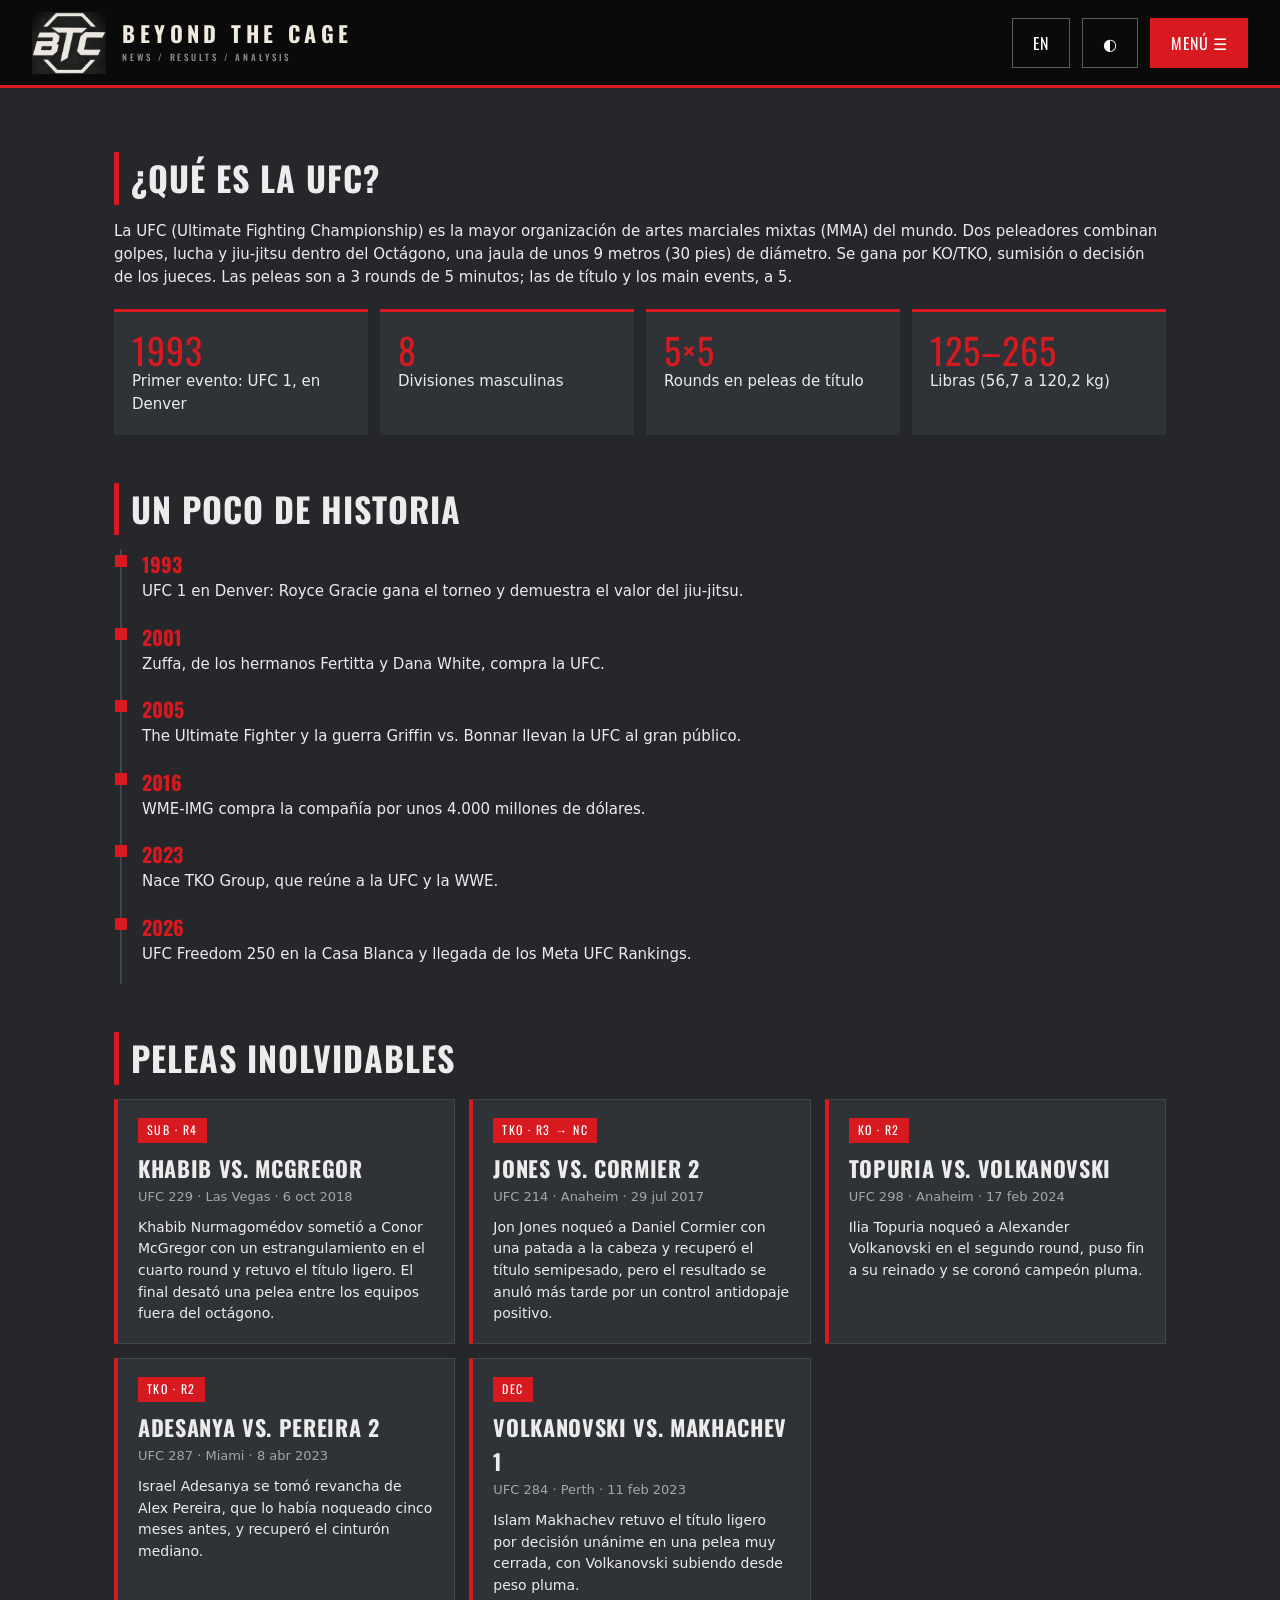
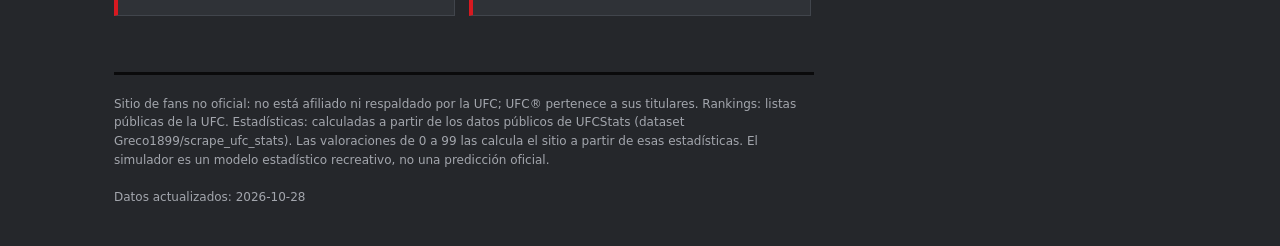
==== index.html @ 4116a2f3 "Add files via upload" ====
<!DOCTYPE html><html lang="es" data-theme="dark"><head><meta charset="utf-8"><meta name="viewport" content="width=device-width, initial-scale=1, viewport-fit=cover"><title>Beyond the Cage</title>
<link href="https://fonts.googleapis.com/css2?family=Oswald:wght@500;700&display=swap" rel="stylesheet">
<link rel="stylesheet" href="css/styles.css"></head><body>
<header class="nav"><div class="brand sp" id="lg"><img src="assets/logo.png" alt="Beyond the Cage"><span>Beyond the Cage<small>News / Results / Analysis</small></span></div><button class="b" id="lb"></button><button class="b" id="tb" aria-label="Tema">◐</button>
<div class="mn"><button class="b r" id="mb"></button><div class="mp" id="mp"></div></div></header>
<main>
<section class="view on" id="v-0">
<h2 data-i="wT"></h2><p data-i="wP"></p><div class="st" id="st"></div><h2 data-i="hT"></h2><div class="tl" id="tl"></div><h2 data-i="fT"></h2><div class="fg" id="fg"></div></section>
<section class="view" id="v-1"><h2 data-i="n2"></h2><p class="mu" data-i="dD"></p><div class="tabs" id="tabs"></div><div class="grid" id="list"></div></section>
<section class="view" id="v-2"><h2 data-i="sT"></h2><p class="mu" data-i="sD"></p><div class="sel"><select id="sd"></select><select id="sa"></select><select id="sb"></select></div><div class="cmp" id="cmp"></div></section>
<footer><span data-i="foot"></span><br><br><span id="upd"></span></footer>
</main>
<dialog id="dlg"></dialog>
<script src="js/i18n.js"></script>
<script src="js/model.js"></script>
<script src="js/images.js"></script>
<script src="js/app.js"></script></body></html>
---- css/styles.css ----
:root{--bg:#fff;--fg:#0d1b35;--mu:#5a6a86;--cd:#f1f5fc;--ln:#d6dff0;--ac:#1d4fd7;--nb:#0f3a8f;--nl:#3b7bff;--k:#b9cbef;color-scheme:light;box-sizing:border-box;padding-top:env(safe-area-inset-top,0px);padding-bottom:env(safe-area-inset-bottom,0px)}
@media(prefers-color-scheme:dark){:root:not([data-theme=light]){--bg:#25272b;--fg:#ececec;--mu:#a3a6ad;--cd:#2f3237;--ln:#41454c;--ac:#d71920;--nb:#0a0a0b;--nl:#d71920;--k:#0a0a0b;color-scheme:dark}}
:root[data-theme=dark]{--bg:#25272b;--fg:#ececec;--mu:#a3a6ad;--cd:#2f3237;--ln:#41454c;--ac:#d71920;--nb:#0a0a0b;--nl:#d71920;--k:#0a0a0b;color-scheme:dark}
*{box-sizing:border-box}html{scroll-padding-top:calc(env(safe-area-inset-top,0px) + 100px)}
body{margin:0;background:var(--bg);color:var(--fg);font:15px/1.55 Inter,system-ui,-apple-system,"Segoe UI",sans-serif}
body::before{content:"";position:fixed;inset:0 0 auto;height:env(safe-area-inset-top,0px);background:var(--nb);z-index:40}
h2,h3,.b,.tab,.rk,.n,.fr{font-family:Oswald,"Arial Narrow",Impact,sans-serif;text-transform:uppercase;letter-spacing:.03em}
.nav{position:sticky;top:env(safe-area-inset-top,0px);z-index:30;display:flex;align-items:center;gap:12px;height:88px;padding:0 32px;background:var(--nb);border-bottom:3px solid var(--nl);color:#fff}
.brand{display:flex;align-items:center;gap:16px;cursor:pointer}.brand img{height:62px;width:auto;display:block}.brand span{font:700 22px Oswald,sans-serif;letter-spacing:.2em;text-transform:uppercase;color:#efeadd;line-height:1.1}.brand small{display:block;font:500 9px Oswald,sans-serif;letter-spacing:.32em;color:#efeadd99;margin-top:4px}
.sp{margin-right:auto}
.b{border:1px solid var(--ln);background:none;color:var(--fg);padding:8px 16px;cursor:pointer;font-size:14px}.b:hover{border-color:var(--ac);color:var(--ac)}
.nav .b{color:#fff;border-color:#ffffff55;padding:12px 20px;font-size:16px}.nav .b:hover{border-color:#fff;color:#fff;background:#ffffff1a}.nav .b.r{background:var(--nl);border-color:var(--nl)}.nav .b.r:hover{filter:brightness(1.15)}
.mn{position:relative}.mp{display:none;position:absolute;right:0;top:calc(100% + 14px);min-width:240px;background:var(--bg);border:1px solid var(--ln);border-top:3px solid var(--nl);box-shadow:0 12px 30px #0006}.mp.on{display:block}
.mp button{display:block;width:100%;text-align:left;background:none;border:0;border-bottom:1px solid var(--ln);color:var(--fg);padding:16px 20px;font:500 17px Oswald,sans-serif;text-transform:uppercase;letter-spacing:.06em;cursor:pointer}.mp button:hover,.mp .cur{color:var(--ac)}
main{max-width:1100px;margin:0 auto;padding:0 24px}.view{display:none;padding-top:16px}.view.on{display:block}
h2{font-size:clamp(24px,4vw,34px);margin:48px 0 14px;border-left:5px solid var(--ac);padding-left:12px}
.st{display:grid;grid-template-columns:repeat(auto-fit,minmax(200px,1fr));gap:12px;margin-top:20px}.st div{background:var(--cd);border-top:3px solid var(--ac);padding:18px}.n{font-size:36px;color:var(--ac);display:block;line-height:1.1}
.tl{border-left:2px solid var(--ln);margin-left:6px}.tl div{padding:0 0 18px 20px;position:relative}.tl div::before{content:"";position:absolute;left:-7px;top:6px;width:12px;height:12px;background:var(--ac)}.tl b{font:700 20px Oswald,sans-serif;color:var(--ac)}
.fg{display:grid;grid-template-columns:repeat(auto-fit,minmax(300px,1fr));gap:14px}.fc{background:var(--cd);border:1px solid var(--ln);border-left:4px solid var(--ac);padding:18px 20px}.fc h3{margin:8px 0 2px;font-size:22px}.fc p{margin:10px 0 0;font-size:14px}.fr{display:inline-block;background:var(--ac);color:#fff;font-size:12px;letter-spacing:.12em;padding:3px 9px}
.tabs{display:flex;gap:6px;overflow-x:auto;padding:4px 0 8px}.tab{border:0;border-bottom:3px solid transparent;background:none;color:var(--mu);padding:8px 12px;cursor:pointer;white-space:nowrap;font-size:15px}.tab.on{color:var(--fg);border-color:var(--ac)}
.grid{display:grid;grid-template-columns:repeat(auto-fill,minmax(190px,1fr));gap:12px;margin-top:10px}
.f{background:var(--cd);border:1px solid var(--ln);border-bottom:3px solid var(--k);padding:0 0 12px;cursor:pointer;text-align:left;color:inherit;font:inherit}.f:hover,.f.c{border-bottom-color:var(--ac)}
.f svg,.f img{display:block;width:100%;aspect-ratio:1;object-fit:cover}.f .t{padding:8px 12px 0}.f h3{margin:0;font-size:17px;line-height:1.15}.rk{font-size:12px;color:var(--ac);font-weight:700}.mu{color:var(--mu);font-size:13px}
.bar{height:6px;background:var(--ln);overflow:hidden}.bar i{display:block;height:100%;background:var(--ac)}.bar.rt{direction:rtl}
dialog{border:1px solid var(--ln);border-top:4px solid var(--ac);background:var(--cd);color:var(--fg);width:min(440px,92vw);padding:0}dialog::backdrop{background:#000a}.dd{padding:20px}.dd svg,.dd img{width:100%;max-height:260px;object-fit:cover;display:block}
.row{display:flex;justify-content:space-between;font-size:13px;margin-top:12px}
.sel{display:grid;grid-template-columns:repeat(3,1fr);gap:10px;margin:14px 0}select{width:100%;padding:11px;border:1px solid var(--ln);background:var(--cd);color:var(--fg);font:inherit}
.cmp{display:grid;grid-template-columns:1fr 280px;gap:20px;background:var(--cd);padding:24px;border-top:3px solid var(--ac)}
.vs{display:grid;grid-template-columns:1fr 40px 1fr;align-items:center;text-align:center;margin-bottom:18px}.vs i{font:700 22px Oswald,sans-serif;color:var(--ac)}.vs svg,.vs img{width:100%;max-width:150px;aspect-ratio:1;object-fit:cover;border-radius:50%}.vs h3{margin:8px 0 0;font-size:20px}
.sr{display:grid;grid-template-columns:1fr 130px 1fr;gap:10px;align-items:center;margin:10px 0;font-size:12px;text-align:center;color:var(--mu)}.sr>div{display:flex;align-items:center;gap:8px}.sr>div:first-child{flex-direction:row-reverse}.sr>div .bar{flex:1}.sr b{font:700 16px Oswald,sans-serif;color:var(--fg);min-width:24px}.sr .w b{color:var(--ac)}
.cr{text-align:center;border-left:1px solid var(--ln);padding-left:20px}.cr svg{width:100%;max-width:230px}.lg{display:grid;gap:4px;font-size:13px;margin-top:8px;text-align:left}.lg i{display:inline-block;width:10px;height:10px;margin-right:6px}
footer{color:var(--mu);font-size:12px;padding:20px 0 40px;margin-top:56px;border-top:3px solid var(--k);max-width:700px}
@media(max-width:760px){.cmp{grid-template-columns:1fr}.cr{border:0;padding:0}.sel{grid-template-columns:1fr}.sr{grid-template-columns:1fr 84px 1fr}.nav{height:70px;padding:0 14px;gap:8px}.nav .b{padding:9px 12px;font-size:14px}.brand img{height:46px}.brand span{font-size:15px;letter-spacing:.14em}.brand small{display:none}main{padding:0 16px}.fg{grid-template-columns:1fr}}
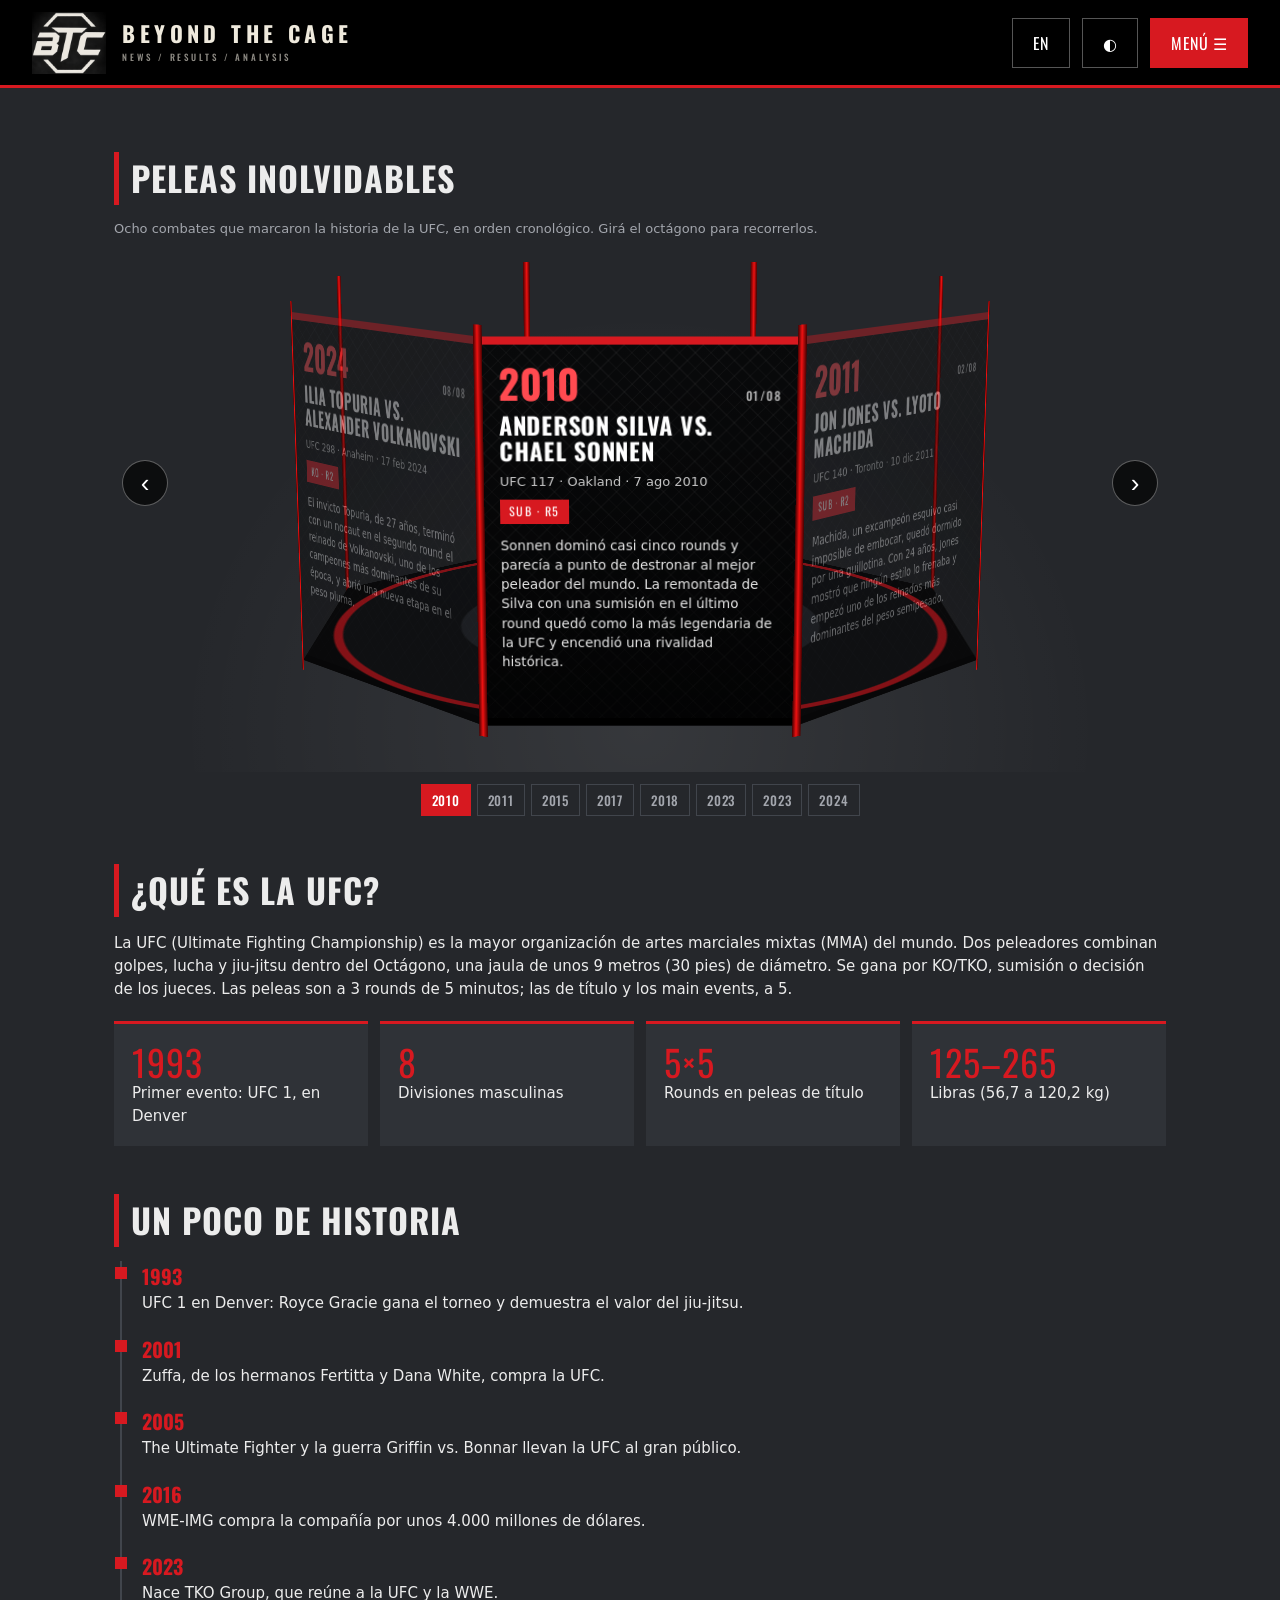
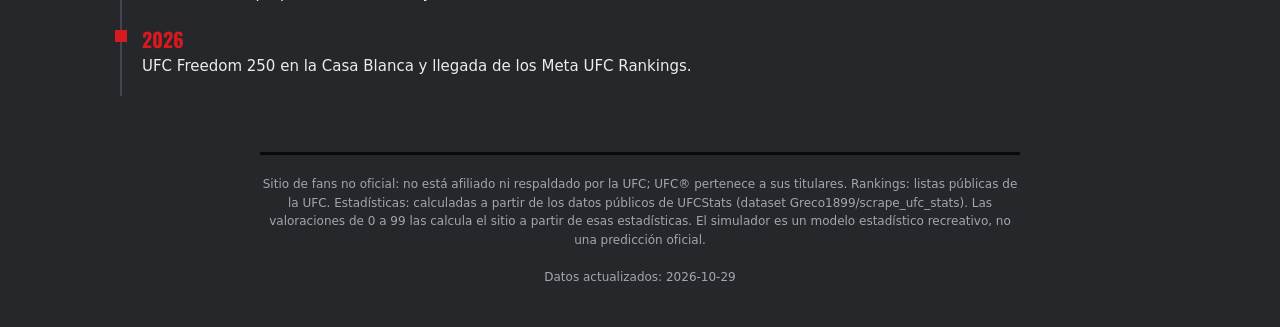
==== commit f7ee1fcf: "Add files via upload" ====
--- a/index.html
+++ b/index.html
@@ -4,8 +4,10 @@
 <header class="nav"><div class="brand sp" id="lg"><img src="assets/logo.png" alt="Beyond the Cage"><span>Beyond the Cage<small>News / Results / Analysis</small></span></div><button class="b" id="lb"></button><button class="b" id="tb" aria-label="Tema">◐</button>
 <div class="mn"><button class="b r" id="mb"></button><div class="mp" id="mp"></div></div></header>
 <main>
-<section class="view on" id="v-0">
-<h2 data-i="wT"></h2><p data-i="wP"></p><div class="st" id="st"></div><h2 data-i="hT"></h2><div class="tl" id="tl"></div><h2 data-i="fT"></h2><div class="fg" id="fg"></div></section>
+<section class="view on" id="v-0"><h2 data-i="fT"></h2><p class="mu" data-i="fD"></p>
+<div class="oct" id="oct" tabindex="0" aria-roledescription="carousel"><div class="scene"><div class="stage" id="stage"></div></div><button class="oc prev" id="prev" aria-label="Anterior">‹</button><button class="oc next" id="next" aria-label="Siguiente">›</button></div>
+<div class="dots" id="dots"></div>
+<h2 data-i="wT"></h2><p data-i="wP"></p><div class="st" id="st"></div><h2 data-i="hT"></h2><div class="tl" id="tl"></div></section>
 <section class="view" id="v-1"><h2 data-i="n2"></h2><p class="mu" data-i="dD"></p><div class="tabs" id="tabs"></div><div class="grid" id="list"></div></section>
 <section class="view" id="v-2"><h2 data-i="sT"></h2><p class="mu" data-i="sD"></p><div class="sel"><select id="sd"></select><select id="sa"></select><select id="sb"></select></div><div class="cmp" id="cmp"></div></section>
 <footer><span data-i="foot"></span><br><br><span id="upd"></span></footer>
--- a/css/styles.css
+++ b/css/styles.css
@@ -1,6 +1,6 @@
-:root{--bg:#fff;--fg:#0d1b35;--mu:#5a6a86;--cd:#f1f5fc;--ln:#d6dff0;--ac:#1d4fd7;--nb:#0f3a8f;--nl:#3b7bff;--k:#b9cbef;color-scheme:light;box-sizing:border-box;padding-top:env(safe-area-inset-top,0px);padding-bottom:env(safe-area-inset-bottom,0px)}
-@media(prefers-color-scheme:dark){:root:not([data-theme=light]){--bg:#25272b;--fg:#ececec;--mu:#a3a6ad;--cd:#2f3237;--ln:#41454c;--ac:#d71920;--nb:#0a0a0b;--nl:#d71920;--k:#0a0a0b;color-scheme:dark}}
-:root[data-theme=dark]{--bg:#25272b;--fg:#ececec;--mu:#a3a6ad;--cd:#2f3237;--ln:#41454c;--ac:#d71920;--nb:#0a0a0b;--nl:#d71920;--k:#0a0a0b;color-scheme:dark}
+:root{--bg:#fff;--fg:#0d1b35;--mu:#5a6a86;--cd:#f1f5fc;--ln:#d6dff0;--ac:#1d4fd7;--nb:#000;--nl:#3b7bff;--k:#b9cbef;color-scheme:light;box-sizing:border-box;padding-top:env(safe-area-inset-top,0px);padding-bottom:env(safe-area-inset-bottom,0px)}
+@media(prefers-color-scheme:dark){:root:not([data-theme=light]){--bg:#25272b;--fg:#ececec;--mu:#a3a6ad;--cd:#2f3237;--ln:#41454c;--ac:#d71920;--nb:#000;--nl:#d71920;--k:#0a0a0b;color-scheme:dark}}
+:root[data-theme=dark]{--bg:#25272b;--fg:#ececec;--mu:#a3a6ad;--cd:#2f3237;--ln:#41454c;--ac:#d71920;--nb:#000;--nl:#d71920;--k:#0a0a0b;color-scheme:dark}
 *{box-sizing:border-box}html{scroll-padding-top:calc(env(safe-area-inset-top,0px) + 100px)}
 body{margin:0;background:var(--bg);color:var(--fg);font:15px/1.55 Inter,system-ui,-apple-system,"Segoe UI",sans-serif}
 body::before{content:"";position:fixed;inset:0 0 auto;height:env(safe-area-inset-top,0px);background:var(--nb);z-index:40}
@@ -16,7 +16,22 @@
 h2{font-size:clamp(24px,4vw,34px);margin:48px 0 14px;border-left:5px solid var(--ac);padding-left:12px}
 .st{display:grid;grid-template-columns:repeat(auto-fit,minmax(200px,1fr));gap:12px;margin-top:20px}.st div{background:var(--cd);border-top:3px solid var(--ac);padding:18px}.n{font-size:36px;color:var(--ac);display:block;line-height:1.1}
 .tl{border-left:2px solid var(--ln);margin-left:6px}.tl div{padding:0 0 18px 20px;position:relative}.tl div::before{content:"";position:absolute;left:-7px;top:6px;width:12px;height:12px;background:var(--ac)}.tl b{font:700 20px Oswald,sans-serif;color:var(--ac)}
-.fg{display:grid;grid-template-columns:repeat(auto-fit,minmax(300px,1fr));gap:14px}.fc{background:var(--cd);border:1px solid var(--ln);border-left:4px solid var(--ac);padding:18px 20px}.fc h3{margin:8px 0 2px;font-size:22px}.fc p{margin:10px 0 0;font-size:14px}.fr{display:inline-block;background:var(--ac);color:#fff;font-size:12px;letter-spacing:.12em;padding:3px 9px}
+.oct{--h:400px;position:relative;height:calc(var(--h) + 120px);margin-top:10px;overflow:hidden;background:radial-gradient(ellipse at 50% 92%,#ffffff14,transparent 62%);touch-action:pan-y;user-select:none;-webkit-user-select:none;cursor:grab;outline:0}
+.oct.drag .stage{transition:none}
+.scene{--w:clamp(230px,62vw,320px);--ap:calc(var(--w)*1.2071);--R:calc(var(--w)*1.3066);position:absolute;inset:0;perspective:1800px;perspective-origin:50% 35%;display:flex;justify-content:center;align-items:flex-start;padding-top:16px}
+.stage{position:relative;width:var(--w);height:var(--h);transform-style:preserve-3d;transform:translateZ(calc(var(--ap)*-1)) rotateX(-10deg) rotateY(var(--ry,0deg));transition:transform .9s cubic-bezier(.3,.7,.2,1)}
+.face{position:absolute;inset:0;transform:rotateY(calc(var(--i)*45deg)) translateZ(var(--ap));backface-visibility:hidden;color:#fff;opacity:.4;transition:opacity .7s;border-top:8px solid var(--ac);border-bottom:8px solid #000;background:linear-gradient(#0009,#000d),repeating-linear-gradient(45deg,transparent 0 10px,#ffffff1c 10px 11px),repeating-linear-gradient(-45deg,transparent 0 10px,#ffffff1c 10px 11px),#15171a}
+.face.act{opacity:1}
+.post{position:absolute;left:calc(50% - 5px);top:-12px;width:10px;height:calc(100% + 24px);background:linear-gradient(90deg,#400,#e11 45%,#400);transform:rotateY(calc(var(--j)*45deg + 22.5deg)) translateZ(var(--R))}
+.floor{position:absolute;left:50%;top:100%;width:calc(var(--ap)*2);height:calc(var(--ap)*2);margin:calc(var(--ap)*-1) 0 0 calc(var(--ap)*-1);transform:rotateX(90deg);clip-path:polygon(29.29% 0,70.71% 0,100% 29.29%,100% 70.71%,70.71% 100%,29.29% 100%,0 70.71%,0 29.29%);background:radial-gradient(circle,#2b2e34 0 40%,#15171a 40.5% 66%,#d71920 66.5% 68%,#0b0b0c 68.5%);display:grid;place-items:center}
+.floor img{width:46%;opacity:.85}
+.fcard{height:100%;padding:18px 20px 16px;display:flex;flex-direction:column;gap:8px;overflow:hidden}
+.fy{display:flex;justify-content:space-between;align-items:baseline}.fy b{font:700 40px/1 Oswald,sans-serif;color:#ff4a50}.fy span{font:500 12px Oswald,sans-serif;letter-spacing:.12em;opacity:.7}
+.fcard h3{margin:0;font-size:24px;line-height:1.1}.fcard .mu{color:#c9c9c9}.fcard p{margin:4px 0 0;font-size:13.5px;line-height:1.5;color:#e8e8e8}
+.fr{display:inline-block;align-self:flex-start;background:#d71920;color:#fff;font-size:12px;letter-spacing:.12em;padding:3px 9px}
+.oc{position:absolute;top:40%;z-index:5;width:46px;height:46px;border-radius:50%;border:1px solid #ffffff55;background:#000a;color:#fff;font-size:26px;line-height:1;cursor:pointer}.oc:hover{background:#d71920}.oc.prev{left:8px}.oc.next{right:8px}
+.dots{display:flex;gap:6px;justify-content:center;flex-wrap:wrap;margin-top:12px}.dot{border:1px solid var(--ln);background:none;color:var(--mu);padding:5px 10px;cursor:pointer;font:500 13px Oswald,sans-serif;letter-spacing:.06em}.dot.on{background:var(--ac);border-color:var(--ac);color:#fff}
+.pl{font:700 12px Oswald,sans-serif;font-style:normal;display:inline-block;min-width:24px;text-align:center;padding:2px 5px;margin:0 2px;color:#fff;background:#666}.pl.W{background:#1f9d55}.pl.L{background:#c8102e}
 .tabs{display:flex;gap:6px;overflow-x:auto;padding:4px 0 8px}.tab{border:0;border-bottom:3px solid transparent;background:none;color:var(--mu);padding:8px 12px;cursor:pointer;white-space:nowrap;font-size:15px}.tab.on{color:var(--fg);border-color:var(--ac)}
 .grid{display:grid;grid-template-columns:repeat(auto-fill,minmax(190px,1fr));gap:12px;margin-top:10px}
 .f{background:var(--cd);border:1px solid var(--ln);border-bottom:3px solid var(--k);padding:0 0 12px;cursor:pointer;text-align:left;color:inherit;font:inherit}.f:hover,.f.c{border-bottom-color:var(--ac)}
@@ -29,5 +44,5 @@
 .vs{display:grid;grid-template-columns:1fr 40px 1fr;align-items:center;text-align:center;margin-bottom:18px}.vs i{font:700 22px Oswald,sans-serif;color:var(--ac)}.vs svg,.vs img{width:100%;max-width:150px;aspect-ratio:1;object-fit:cover;border-radius:50%}.vs h3{margin:8px 0 0;font-size:20px}
 .sr{display:grid;grid-template-columns:1fr 130px 1fr;gap:10px;align-items:center;margin:10px 0;font-size:12px;text-align:center;color:var(--mu)}.sr>div{display:flex;align-items:center;gap:8px}.sr>div:first-child{flex-direction:row-reverse}.sr>div .bar{flex:1}.sr b{font:700 16px Oswald,sans-serif;color:var(--fg);min-width:24px}.sr .w b{color:var(--ac)}
 .cr{text-align:center;border-left:1px solid var(--ln);padding-left:20px}.cr svg{width:100%;max-width:230px}.lg{display:grid;gap:4px;font-size:13px;margin-top:8px;text-align:left}.lg i{display:inline-block;width:10px;height:10px;margin-right:6px}
-footer{color:var(--mu);font-size:12px;padding:20px 0 40px;margin-top:56px;border-top:3px solid var(--k);max-width:700px}
-@media(max-width:760px){.cmp{grid-template-columns:1fr}.cr{border:0;padding:0}.sel{grid-template-columns:1fr}.sr{grid-template-columns:1fr 84px 1fr}.nav{height:70px;padding:0 14px;gap:8px}.nav .b{padding:9px 12px;font-size:14px}.brand img{height:46px}.brand span{font-size:15px;letter-spacing:.14em}.brand small{display:none}main{padding:0 16px}.fg{grid-template-columns:1fr}}
+footer{color:var(--mu);font-size:12px;padding:20px 0 40px;margin:56px auto 0;border-top:3px solid var(--k);max-width:760px;text-align:center}
+@media(max-width:760px){.oct{--h:450px}.oc{top:34%}.fcard p{font-size:12.5px}.cmp{grid-template-columns:1fr}.cr{border:0;padding:0}.sel{grid-template-columns:1fr}.sr{grid-template-columns:1fr 84px 1fr}.nav{height:70px;padding:0 14px;gap:8px}.nav .b{padding:9px 12px;font-size:14px}.brand img{height:46px}.brand span{font-size:15px;letter-spacing:.14em}.brand small{display:none}main{padding:0 16px}}
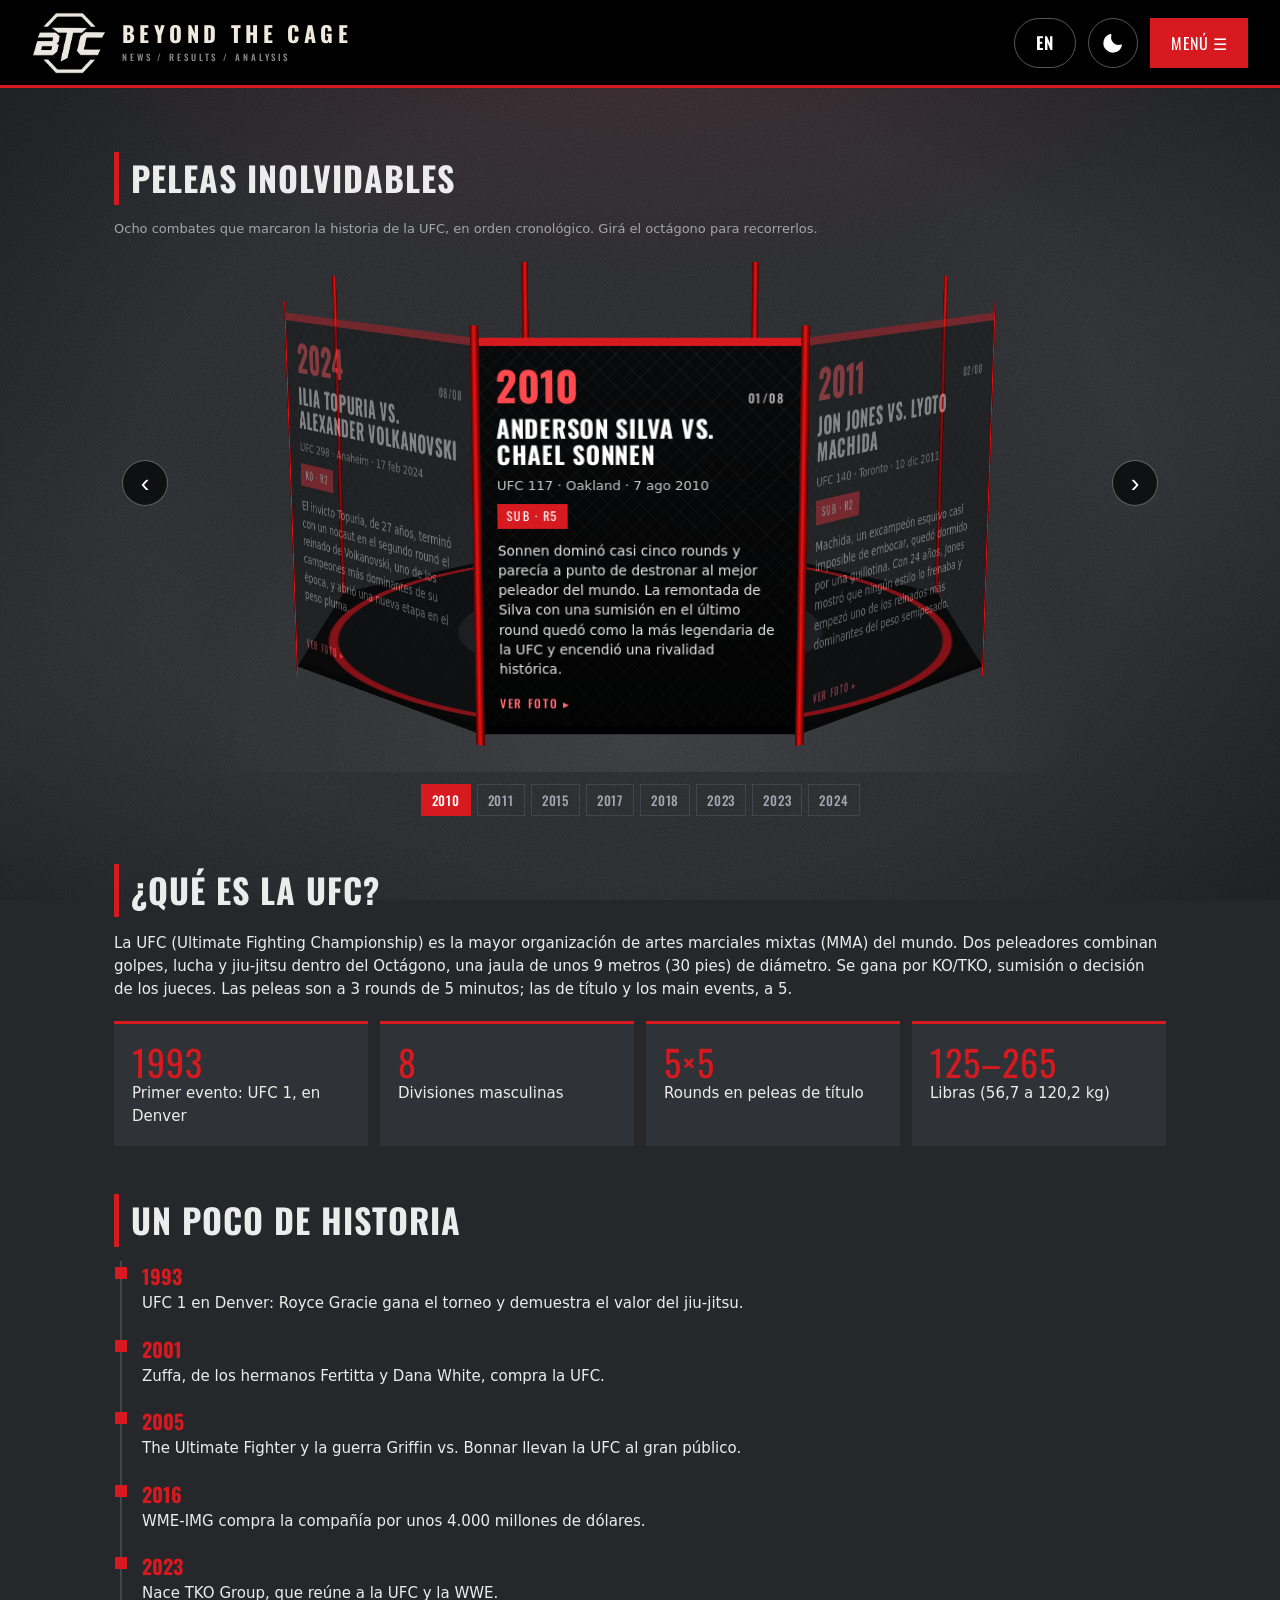
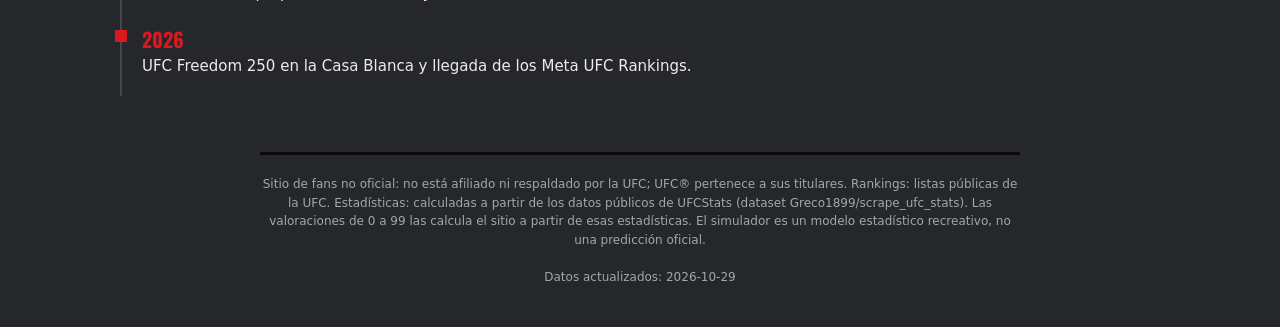
==== commit 8630afb3: "Add files via upload" ====
--- a/index.html
+++ b/index.html
@@ -1,11 +1,15 @@
 <!DOCTYPE html><html lang="es" data-theme="dark"><head><meta charset="utf-8"><meta name="viewport" content="width=device-width, initial-scale=1, viewport-fit=cover"><title>Beyond the Cage</title>
+<link rel="icon" href="assets/favicon.ico" sizes="any">
+<link rel="icon" type="image/png" sizes="32x32" href="assets/favicon-32.png">
+<link rel="apple-touch-icon" href="assets/apple-touch-icon.png">
+<meta name="theme-color" content="#000000">
 <link href="https://fonts.googleapis.com/css2?family=Oswald:wght@500;700&display=swap" rel="stylesheet">
 <link rel="stylesheet" href="css/styles.css"></head><body>
-<header class="nav"><div class="brand sp" id="lg"><img src="assets/logo.png" alt="Beyond the Cage"><span>Beyond the Cage<small>News / Results / Analysis</small></span></div><button class="b" id="lb"></button><button class="b" id="tb" aria-label="Tema">◐</button>
+<header class="nav"><div class="brand sp" id="lg"><img src="assets/logo.png" alt="Beyond the Cage"><span>Beyond the Cage<small>News / Results / Analysis</small></span></div><button class="b nbtn" id="lb" aria-label="Idioma / Language"><span class="flip"><b class="l-a">EN</b><b class="l-b">ES</b></span></button><button class="b nbtn" id="tb" aria-label="Tema / Theme"><svg class="ti" viewBox="0 0 24 24" aria-hidden="true"><g class="sun"><circle cx="12" cy="12" r="4.2"/><path d="M12 2v3M12 19v3M2 12h3M19 12h3M4.9 4.9l2.1 2.1M17 17l2.1 2.1M19.1 4.9 17 7M7 17l-2.1 2.1"/></g><path class="moon" d="M20 14.5A8.5 8.5 0 0 1 9.5 4a8.5 8.5 0 1 0 10.5 10.5z"/></svg></button>
 <div class="mn"><button class="b r" id="mb"></button><div class="mp" id="mp"></div></div></header>
 <main>
 <section class="view on" id="v-0"><h2 data-i="fT"></h2><p class="mu" data-i="fD"></p>
-<div class="oct" id="oct" tabindex="0" aria-roledescription="carousel"><div class="scene"><div class="stage" id="stage"></div></div><button class="oc prev" id="prev" aria-label="Anterior">‹</button><button class="oc next" id="next" aria-label="Siguiente">›</button></div>
+<div class="oct" id="oct" tabindex="0" aria-roledescription="carousel"><div class="scene"><div class="stage" id="stage"></div></div><button class="oc prev" id="prev" aria-label="Anterior">‹</button><button class="oc next" id="next" aria-label="Siguiente">›</button><div class="fcap" id="fcap"></div><button class="ocx" id="ocx" aria-label="Cerrar">×</button></div>
 <div class="dots" id="dots"></div>
 <h2 data-i="wT"></h2><p data-i="wP"></p><div class="st" id="st"></div><h2 data-i="hT"></h2><div class="tl" id="tl"></div></section>
 <section class="view" id="v-1"><h2 data-i="n2"></h2><p class="mu" data-i="dD"></p><div class="tabs" id="tabs"></div><div class="grid" id="list"></div></section>
--- a/css/styles.css
+++ b/css/styles.css
@@ -18,13 +18,13 @@
 .tl{border-left:2px solid var(--ln);margin-left:6px}.tl div{padding:0 0 18px 20px;position:relative}.tl div::before{content:"";position:absolute;left:-7px;top:6px;width:12px;height:12px;background:var(--ac)}.tl b{font:700 20px Oswald,sans-serif;color:var(--ac)}
 .oct{--h:400px;position:relative;height:calc(var(--h) + 120px);margin-top:10px;overflow:hidden;background:radial-gradient(ellipse at 50% 92%,#ffffff14,transparent 62%);touch-action:pan-y;user-select:none;-webkit-user-select:none;cursor:grab;outline:0}
 .oct.drag .stage{transition:none}
-.scene{--w:clamp(230px,62vw,320px);--ap:calc(var(--w)*1.2071);--R:calc(var(--w)*1.3066);position:absolute;inset:0;perspective:1800px;perspective-origin:50% 35%;display:flex;justify-content:center;align-items:flex-start;padding-top:16px}
-.stage{position:relative;width:var(--w);height:var(--h);transform-style:preserve-3d;transform:translateZ(calc(var(--ap)*-1)) rotateX(-10deg) rotateY(var(--ry,0deg));transition:transform .9s cubic-bezier(.3,.7,.2,1)}
+.scene{--w:clamp(230px,62vw,320px);--ap:calc(var(--w)*1.2071);--R:calc(var(--w)*1.3066);position:absolute;inset:0;perspective:1800px;perspective-origin:50% var(--po,35%);transition:perspective-origin 1.1s;display:flex;justify-content:center;align-items:flex-start;padding-top:16px}
+.stage{position:relative;width:var(--w);height:var(--h);transform-style:preserve-3d;transform-origin:50% 100%;transform:translateY(var(--ty,0px)) scale(var(--sc,1)) translateZ(calc(var(--ap)*-1)) rotateX(var(--rx,-10deg)) rotateY(var(--ry,0deg));transition:transform 1.1s cubic-bezier(.3,.7,.2,1)}
 .face{position:absolute;inset:0;transform:rotateY(calc(var(--i)*45deg)) translateZ(var(--ap));backface-visibility:hidden;color:#fff;opacity:.4;transition:opacity .7s;border-top:8px solid var(--ac);border-bottom:8px solid #000;background:linear-gradient(#0009,#000d),repeating-linear-gradient(45deg,transparent 0 10px,#ffffff1c 10px 11px),repeating-linear-gradient(-45deg,transparent 0 10px,#ffffff1c 10px 11px),#15171a}
 .face.act{opacity:1}
-.post{position:absolute;left:calc(50% - 5px);top:-12px;width:10px;height:calc(100% + 24px);background:linear-gradient(90deg,#400,#e11 45%,#400);transform:rotateY(calc(var(--j)*45deg + 22.5deg)) translateZ(var(--R))}
+.post{position:absolute;left:calc(50% - 5px);top:-12px;width:10px;height:calc(100% + 24px);background:linear-gradient(90deg,var(--pa,#400),var(--pb,#e11) 45%,var(--pa,#400));transform:rotateY(calc(var(--j)*45deg + 22.5deg)) translateZ(var(--R))}
 .floor{position:absolute;left:50%;top:100%;width:calc(var(--ap)*2);height:calc(var(--ap)*2);margin:calc(var(--ap)*-1) 0 0 calc(var(--ap)*-1);transform:rotateX(90deg);clip-path:polygon(29.29% 0,70.71% 0,100% 29.29%,100% 70.71%,70.71% 100%,29.29% 100%,0 70.71%,0 29.29%);background:radial-gradient(circle,#2b2e34 0 40%,#15171a 40.5% 66%,#d71920 66.5% 68%,#0b0b0c 68.5%);display:grid;place-items:center}
-.floor img{width:46%;opacity:.85}
+.floor .logo{width:46%;opacity:.85;transition:opacity .6s}
 .fcard{height:100%;padding:18px 20px 16px;display:flex;flex-direction:column;gap:8px;overflow:hidden}
 .fy{display:flex;justify-content:space-between;align-items:baseline}.fy b{font:700 40px/1 Oswald,sans-serif;color:#ff4a50}.fy span{font:500 12px Oswald,sans-serif;letter-spacing:.12em;opacity:.7}
 .fcard h3{margin:0;font-size:24px;line-height:1.1}.fcard .mu{color:#c9c9c9}.fcard p{margin:4px 0 0;font-size:13.5px;line-height:1.5;color:#e8e8e8}
@@ -46,3 +46,58 @@
 .cr{text-align:center;border-left:1px solid var(--ln);padding-left:20px}.cr svg{width:100%;max-width:230px}.lg{display:grid;gap:4px;font-size:13px;margin-top:8px;text-align:left}.lg i{display:inline-block;width:10px;height:10px;margin-right:6px}
 footer{color:var(--mu);font-size:12px;padding:20px 0 40px;margin:56px auto 0;border-top:3px solid var(--k);max-width:760px;text-align:center}
 @media(max-width:760px){.oct{--h:450px}.oc{top:34%}.fcard p{font-size:12.5px}.cmp{grid-template-columns:1fr}.cr{border:0;padding:0}.sel{grid-template-columns:1fr}.sr{grid-template-columns:1fr 84px 1fr}.nav{height:70px;padding:0 14px;gap:8px}.nav .b{padding:9px 12px;font-size:14px}.brand img{height:46px}.brand span{font-size:15px;letter-spacing:.14em}.brand small{display:none}main{padding:0 16px}}
+
+/* Fondo con profundidad: luces suaves, viñeta y grano muy leve */
+:root{--g1:rgba(29,79,215,.10);--g2:rgba(29,79,215,.06);--vg:rgba(15,40,100,.10);--noise:url("data:image/svg+xml,%3Csvg%20xmlns%3D%27http%3A%2F%2Fwww.w3.org%2F2000%2Fsvg%27%20width%3D%27180%27%20height%3D%27180%27%3E%3Cfilter%20id%3D%27n%27%3E%3CfeTurbulence%20type%3D%27fractalNoise%27%20baseFrequency%3D%27.85%27%20numOctaves%3D%272%27%20stitchTiles%3D%27stitch%27%2F%3E%3CfeColorMatrix%20values%3D%270%200%200%200%200%200%200%200%200%200%200%200%200%200%200%200%200%200%200.06%200%27%2F%3E%3C%2Ffilter%3E%3Crect%20width%3D%27100%25%27%20height%3D%27100%25%27%20filter%3D%27url%28%23n%29%27%2F%3E%3C%2Fsvg%3E")}
+@media(prefers-color-scheme:dark){:root:not([data-theme=light]){--g1:rgba(215,25,32,.13);--g2:rgba(255,255,255,.045);--vg:rgba(0,0,0,.40);--noise:url("data:image/svg+xml,%3Csvg%20xmlns%3D%27http%3A%2F%2Fwww.w3.org%2F2000%2Fsvg%27%20width%3D%27180%27%20height%3D%27180%27%3E%3Cfilter%20id%3D%27n%27%3E%3CfeTurbulence%20type%3D%27fractalNoise%27%20baseFrequency%3D%27.85%27%20numOctaves%3D%272%27%20stitchTiles%3D%27stitch%27%2F%3E%3CfeColorMatrix%20values%3D%270%200%200%200%201%200%200%200%200%201%200%200%200%200%201%200%200%200%200.09%200%27%2F%3E%3C%2Ffilter%3E%3Crect%20width%3D%27100%25%27%20height%3D%27100%25%27%20filter%3D%27url%28%23n%29%27%2F%3E%3C%2Fsvg%3E")}}
+:root[data-theme=dark]{--g1:rgba(215,25,32,.13);--g2:rgba(255,255,255,.045);--vg:rgba(0,0,0,.40);--noise:url("data:image/svg+xml,%3Csvg%20xmlns%3D%27http%3A%2F%2Fwww.w3.org%2F2000%2Fsvg%27%20width%3D%27180%27%20height%3D%27180%27%3E%3Cfilter%20id%3D%27n%27%3E%3CfeTurbulence%20type%3D%27fractalNoise%27%20baseFrequency%3D%27.85%27%20numOctaves%3D%272%27%20stitchTiles%3D%27stitch%27%2F%3E%3CfeColorMatrix%20values%3D%270%200%200%200%201%200%200%200%200%201%200%200%200%200%201%200%200%200%200.09%200%27%2F%3E%3C%2Ffilter%3E%3Crect%20width%3D%27100%25%27%20height%3D%27100%25%27%20filter%3D%27url%28%23n%29%27%2F%3E%3C%2Fsvg%3E")}
+body::after{content:"";position:fixed;inset:0;z-index:-1;pointer-events:none;background:radial-gradient(900px 520px at 50% -8%,var(--g1),transparent 70%),radial-gradient(700px 480px at 106% 38%,var(--g2),transparent 70%),radial-gradient(700px 480px at -8% 80%,var(--g2),transparent 70%),radial-gradient(ellipse at 50% 55%,transparent 55%,var(--vg) 100%),var(--noise)}
+/* Octágono: vista desde arriba con la foto en la lona */
+.oct.down{--rx:-90deg;--ty:calc(var(--h)*-.5 + 44px);--sc:.74;--po:50%;cursor:pointer}
+.oct.down .stage{--ry:0deg!important}
+.oct.down .floor .logo{opacity:0}
+.face{cursor:pointer}
+.photo{position:absolute;inset:0;opacity:0;transition:opacity .9s .5s;background:#111}.oct.down .photo{opacity:1}
+.photo{overflow:hidden}.photo .bg{position:absolute;inset:-8%;background-size:cover;background-position:center;filter:blur(16px) brightness(.55)}
+.photo img{position:relative;width:100%;height:100%;object-fit:contain;display:block}
+.photo::after{content:"";position:absolute;inset:0;pointer-events:none;background:radial-gradient(circle,transparent 58%,#000b)}
+.poster{width:100%;height:100%;display:flex;flex-direction:column;align-items:center;justify-content:center;gap:10px;text-align:center;color:#fff;background:radial-gradient(circle,#7a0f13,#190405 70%)}
+.poster b{font:700 clamp(54px,9vw,96px)/1 Oswald,sans-serif;color:#ff4a50}.poster span{font:700 clamp(18px,2.6vw,28px) Oswald,sans-serif;text-transform:uppercase;padding:0 16%}.poster small{opacity:.7}
+.fcap{position:absolute;left:0;right:0;bottom:0;z-index:4;display:flex;flex-direction:column;gap:2px;align-items:center;padding:30px 16px 10px;background:linear-gradient(transparent,#000d);color:#fff;text-align:center;opacity:0;pointer-events:none;transition:opacity .6s .7s}
+.oct.down .fcap{opacity:1;pointer-events:auto}.fcap b{font:700 20px Oswald,sans-serif;text-transform:uppercase;letter-spacing:.04em}.fcap span,.fcap small{font-size:12px;opacity:.85}.fcap a{color:#fff}
+.ocx{position:absolute;top:10px;right:10px;z-index:6;display:none;width:42px;height:42px;border-radius:50%;border:1px solid #ffffff66;background:#000a;color:#fff;font-size:26px;line-height:1;cursor:pointer}.oct.down .ocx{display:block}
+.fhint{margin-top:auto;font:500 12px Oswald,sans-serif;letter-spacing:.14em;text-transform:uppercase;color:#ff6a6f}
+
+/* Postes del octágono: azules en modo claro, rojos en modo oscuro */
+:root{--pa:#0a2a73;--pb:#2f6bff}
+@media(prefers-color-scheme:dark){:root:not([data-theme=light]){--pa:#400;--pb:#e11}}
+:root[data-theme=dark]{--pa:#400;--pb:#e11}
+
+/* Acento del octágono: rojo en modo oscuro, azul en modo claro (letras de las caras, etiqueta, anillo de la lona, afiche) */
+:root{--ft:#5b8dff;--fh:#8fb2ff;--fc:#2f6bff;--rg:#2f6bff;--pg1:#0b2a6b;--pg2:#030a1e}
+@media(prefers-color-scheme:dark){:root:not([data-theme=light]){--ft:#ff4a50;--fh:#ff6a6f;--fc:#d71920;--rg:#d71920;--pg1:#7a0f13;--pg2:#190405}}
+:root[data-theme=dark]{--ft:#ff4a50;--fh:#ff6a6f;--fc:#d71920;--rg:#d71920;--pg1:#7a0f13;--pg2:#190405}
+.fy b,.poster b{color:var(--ft)}.fhint{color:var(--fh)}.fr{background:var(--fc)}.oc:hover{background:var(--fc)}
+.poster{background:radial-gradient(circle,var(--pg1),var(--pg2) 70%)}
+.floor{background:radial-gradient(circle,#2b2e34 0 40%,#15171a 40.5% 66%,var(--rg) 66.5% 68%,#0b0b0c 68.5%)}
+/* Botones de idioma y tema: brillo que sigue al mouse, giro del ícono y volteo de la etiqueta */
+.nbtn{position:relative;overflow:hidden;width:50px;height:50px;padding:0;display:inline-grid;place-items:center;border-radius:50%;transition:transform .25s cubic-bezier(.3,1.6,.4,1),box-shadow .25s,border-color .25s}
+.nav .nbtn{padding:0}.ti{display:block}
+#lb{width:62px;border-radius:26px;perspective:240px}
+.nbtn::after{content:"";position:absolute;inset:0;pointer-events:none;background:radial-gradient(circle 46px at var(--mx,50%) var(--my,50%),#ffffff55,transparent 70%);opacity:0;transition:opacity .3s}
+.nbtn:hover{transform:translateY(-3px) scale(1.06);box-shadow:0 8px 22px -6px var(--nl)}.nbtn:hover::after{opacity:1}
+.nbtn:active{transform:scale(.88);transition-duration:.08s}
+.flip{display:grid;place-items:center;width:100%;height:100%;transform-style:preserve-3d;transition:transform .65s cubic-bezier(.3,1.5,.4,1)}
+.flip b{grid-area:1/1;backface-visibility:hidden;font:600 17px Oswald,sans-serif;letter-spacing:.08em}
+.flip .l-b{transform:rotateX(180deg)}#lb.alt .flip{transform:rotateX(180deg)}
+.ti{width:24px;height:24px;fill:none;stroke:currentColor;stroke-width:1.9;stroke-linecap:round;stroke-linejoin:round;transition:transform .6s cubic-bezier(.3,1.5,.4,1)}
+.ti .sun,.ti .moon{transform-origin:12px 12px;transition:transform .7s cubic-bezier(.3,1.5,.4,1),opacity .35s}
+.ti .moon{fill:currentColor}
+:root[data-theme=dark] .ti .sun{transform:rotate(-120deg) scale(.2);opacity:0}
+:root[data-theme=light] .ti .moon{transform:rotate(120deg) scale(.2);opacity:0}
+#tb:hover .ti{transform:rotate(28deg) scale(1.1)}
+/* Cambio de tema: el nuevo se "revela" en círculo desde el botón (navegadores con View Transitions) */
+::view-transition-old(root),::view-transition-new(root){animation:none;mix-blend-mode:normal}
+::view-transition-new(root){animation:reveal .75s cubic-bezier(.4,0,.2,1) both}
+@keyframes reveal{from{clip-path:circle(0 at var(--tx,50%) var(--ty,50%))}to{clip-path:circle(150vmax at var(--tx,50%) var(--ty,50%))}}
+@media(prefers-reduced-motion:reduce){.nbtn,.flip,.ti,.ti *{transition:none!important}::view-transition-new(root){animation:none}}
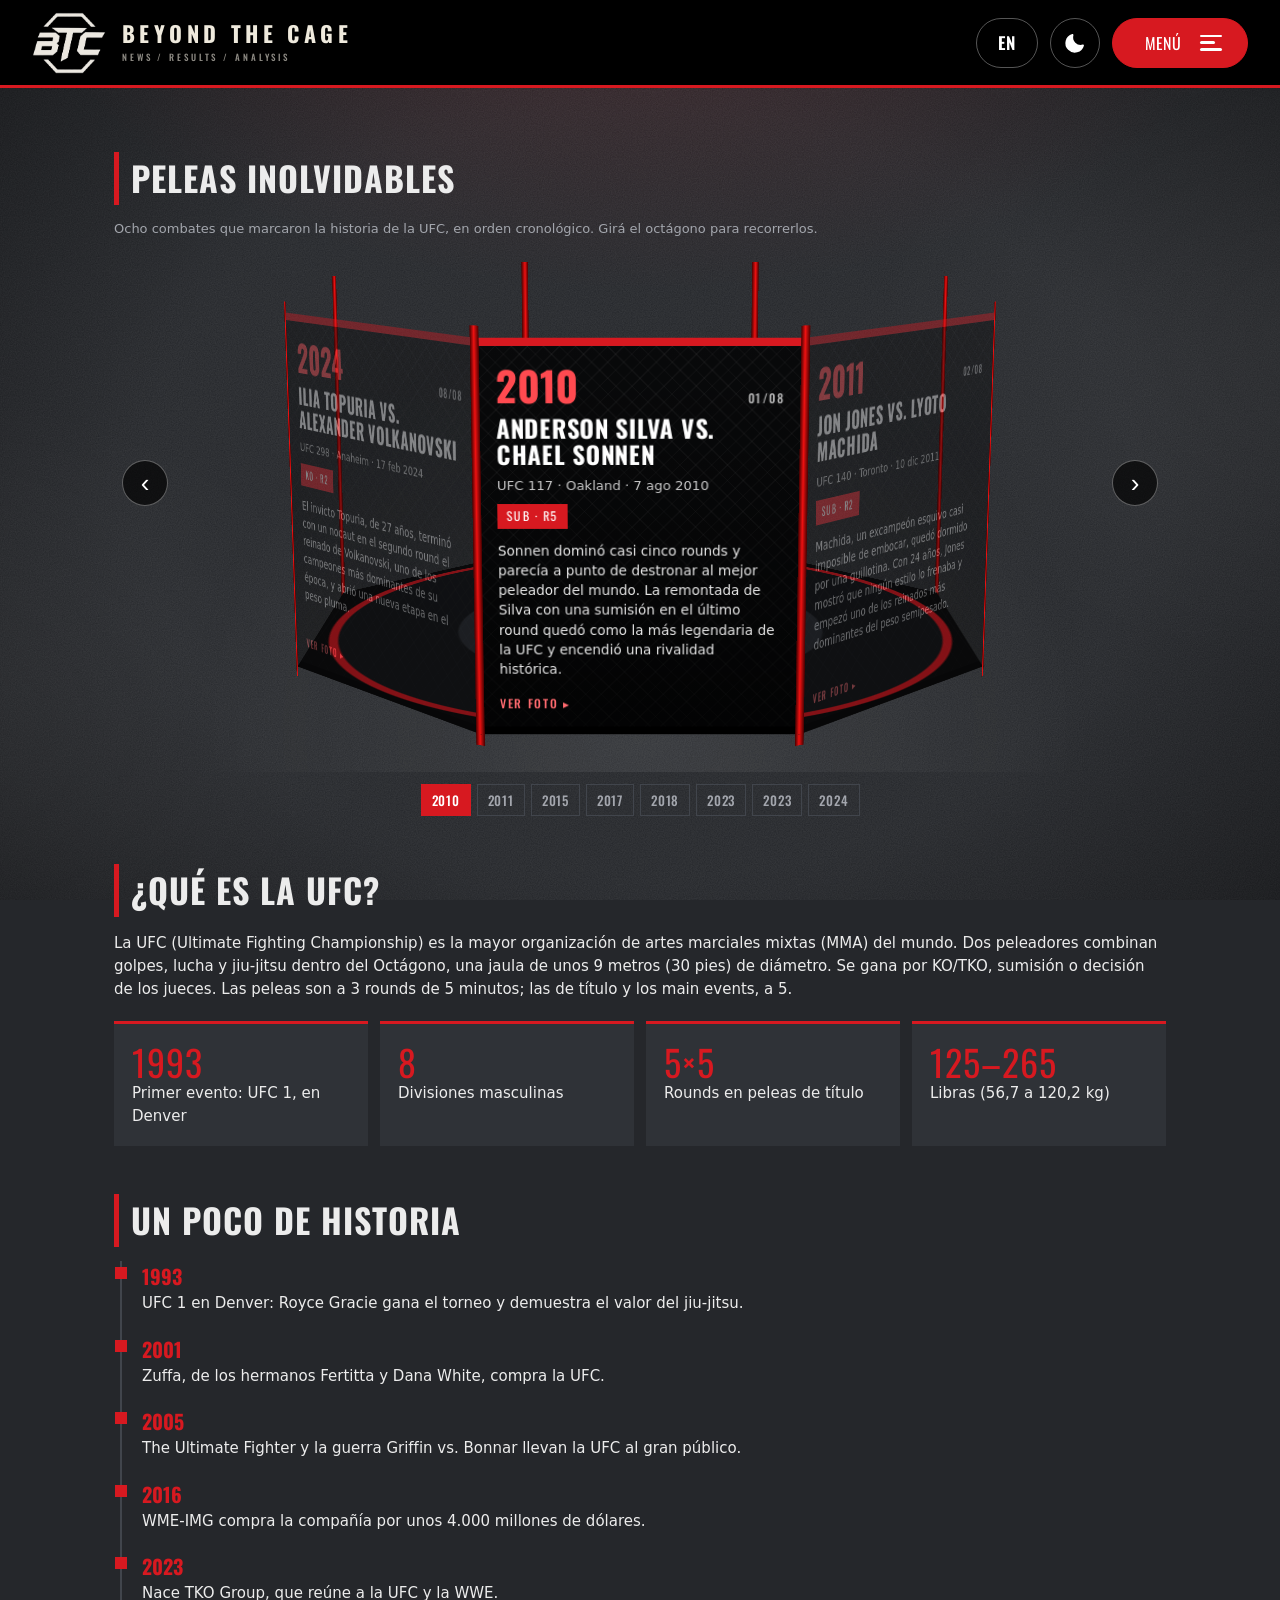
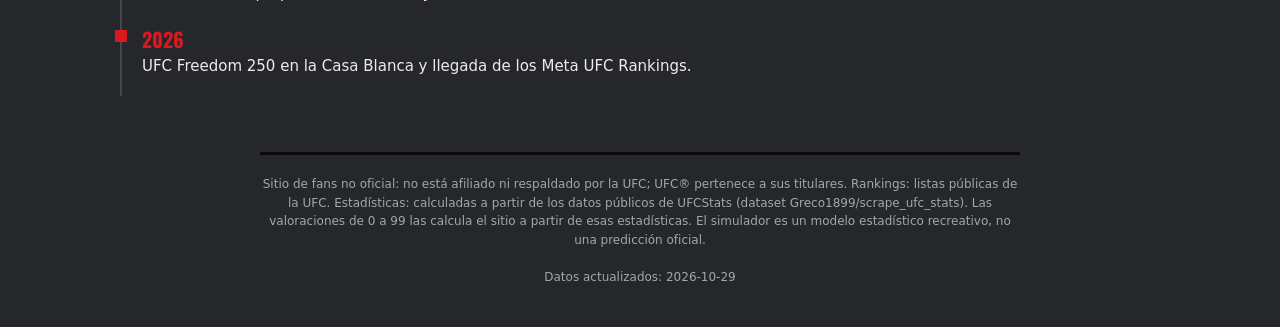
==== commit e4e0be7e: "Add files via upload" ====
--- a/index.html
+++ b/index.html
@@ -6,7 +6,7 @@
 <link href="https://fonts.googleapis.com/css2?family=Oswald:wght@500;700&display=swap" rel="stylesheet">
 <link rel="stylesheet" href="css/styles.css"></head><body>
 <header class="nav"><div class="brand sp" id="lg"><img src="assets/logo.png" alt="Beyond the Cage"><span>Beyond the Cage<small>News / Results / Analysis</small></span></div><button class="b nbtn" id="lb" aria-label="Idioma / Language"><span class="flip"><b class="l-a">EN</b><b class="l-b">ES</b></span></button><button class="b nbtn" id="tb" aria-label="Tema / Theme"><svg class="ti" viewBox="0 0 24 24" aria-hidden="true"><g class="sun"><circle cx="12" cy="12" r="4.2"/><path d="M12 2v3M12 19v3M2 12h3M19 12h3M4.9 4.9l2.1 2.1M17 17l2.1 2.1M19.1 4.9 17 7M7 17l-2.1 2.1"/></g><path class="moon" d="M20 14.5A8.5 8.5 0 0 1 9.5 4a8.5 8.5 0 1 0 10.5 10.5z"/></svg></button>
-<div class="mn"><button class="b r" id="mb"></button><div class="mp" id="mp"></div></div></header>
+<div class="mn"><button class="b r mbtn" id="mb" aria-label="Menú / Menu" aria-haspopup="true" aria-expanded="false"><span class="mtw"><b class="mt1" id="mt1"></b><b class="mt2" id="mt2"></b></span><span class="bars" aria-hidden="true"><i></i><i></i><i></i></span></button><div class="mp" id="mp"></div></div></header>
 <main>
 <section class="view on" id="v-0"><h2 data-i="fT"></h2><p class="mu" data-i="fD"></p>
 <div class="oct" id="oct" tabindex="0" aria-roledescription="carousel"><div class="scene"><div class="stage" id="stage"></div></div><button class="oc prev" id="prev" aria-label="Anterior">‹</button><button class="oc next" id="next" aria-label="Siguiente">›</button><div class="fcap" id="fcap"></div><button class="ocx" id="ocx" aria-label="Cerrar">×</button></div>
--- a/css/styles.css
+++ b/css/styles.css
@@ -101,3 +101,29 @@
 ::view-transition-new(root){animation:reveal .75s cubic-bezier(.4,0,.2,1) both}
 @keyframes reveal{from{clip-path:circle(0 at var(--tx,50%) var(--ty,50%))}to{clip-path:circle(150vmax at var(--tx,50%) var(--ty,50%))}}
 @media(prefers-reduced-motion:reduce){.nbtn,.flip,.ti,.ti *{transition:none!important}::view-transition-new(root){animation:none}}
+
+/* Botón de menú: hamburguesa que se vuelve X, etiqueta que se desliza, brillo, resplandor suave y menú que se despliega */
+.nav .mbtn{position:relative;overflow:hidden;display:inline-flex;align-items:center;justify-content:center;gap:12px;min-width:136px;height:50px;padding:0 20px;border-radius:26px;transition:transform .25s cubic-bezier(.3,1.6,.4,1),box-shadow .25s;animation:glow 3.6s ease-in-out infinite}
+.mbtn:hover{animation:none;transform:translateY(-3px) scale(1.04);box-shadow:0 8px 22px -6px var(--nl)}
+.mbtn:active{transform:scale(.93);transition-duration:.08s}
+.mbtn::before{content:"";position:absolute;top:0;bottom:0;left:-60%;width:40%;background:linear-gradient(100deg,transparent,#ffffff59,transparent);transform:skewX(-20deg);transition:left .7s;pointer-events:none}
+.mbtn:hover::before{left:130%}
+.mbtn::after{content:"";position:absolute;inset:0;pointer-events:none;background:radial-gradient(circle 60px at var(--mx,50%) var(--my,50%),#ffffff40,transparent 70%);opacity:0;transition:opacity .3s}.mbtn:hover::after{opacity:1}
+.mtw{display:grid;height:1.25em;line-height:1.25;overflow:hidden}
+.mtw b{grid-area:1/1;font-weight:inherit;text-align:center;transition:transform .45s cubic-bezier(.3,1.4,.4,1),opacity .3s}
+.mt2{transform:translateY(130%);opacity:0}.mbtn.open .mt1{transform:translateY(-130%);opacity:0}.mbtn.open .mt2{transform:none;opacity:1}
+.bars{position:relative;width:22px;height:16px;transition:transform .55s cubic-bezier(.3,1.5,.4,1)}
+.bars i{position:absolute;left:0;width:100%;height:2.5px;border-radius:2px;background:currentColor;transition:transform .45s cubic-bezier(.3,1.5,.4,1),top .3s,width .3s,opacity .2s}
+.bars i:nth-child(1){top:0}.bars i:nth-child(2){top:6.8px;width:68%}.bars i:nth-child(3){top:13.6px}
+.mbtn:hover .bars i:nth-child(2){width:100%}
+.mbtn.open .bars i:nth-child(1){top:6.8px;transform:rotate(45deg)}.mbtn.open .bars i:nth-child(2){opacity:0;transform:scaleX(0)}.mbtn.open .bars i:nth-child(3){top:6.8px;transform:rotate(-45deg)}
+.mbtn.open:hover .bars{transform:rotate(90deg)}
+@keyframes glow{0%,100%{filter:drop-shadow(0 0 0 transparent)}50%{filter:drop-shadow(0 0 9px var(--nl))}}
+.mp{transform-origin:100% 0}
+.mp.on{animation:drop .38s cubic-bezier(.3,1.4,.4,1)}
+@keyframes drop{from{opacity:0;transform:translateY(-10px) scale(.94)}to{opacity:1;transform:none}}
+.mp.on button{animation:itemIn .42s cubic-bezier(.3,1.3,.4,1) both;animation-delay:calc(var(--k,0)*70ms + 90ms)}
+@keyframes itemIn{from{opacity:0;transform:translateX(16px)}to{opacity:1;transform:none}}
+.mp button{transition:padding-left .25s,color .2s,background .2s}.mp button:hover{padding-left:30px;background:#ffffff0f}
+@media(max-width:760px){.nav .mbtn{min-width:108px;height:44px;padding:0 14px;gap:9px}}
+@media(prefers-reduced-motion:reduce){.mbtn{animation:none!important}.mbtn *,.mbtn::before,.mp button{transition:none!important}.mp.on,.mp.on button{animation:none!important}}
